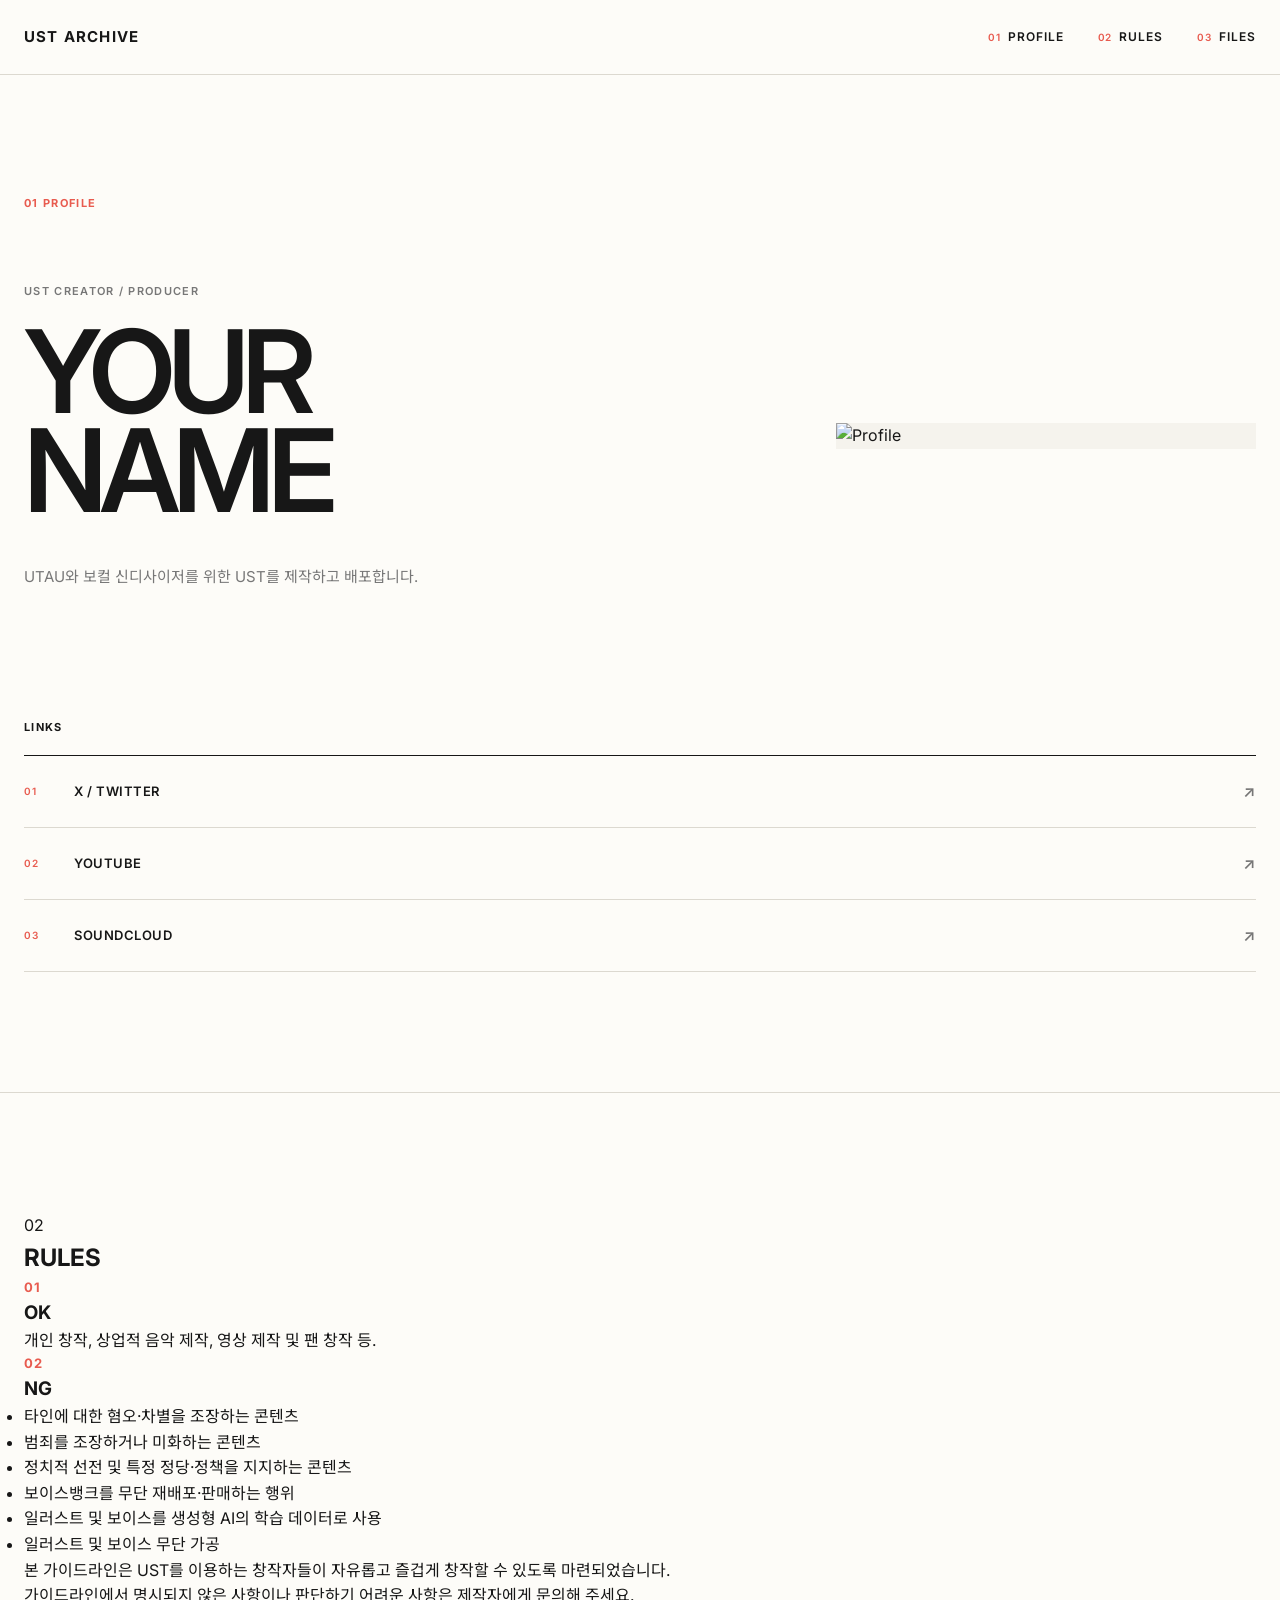
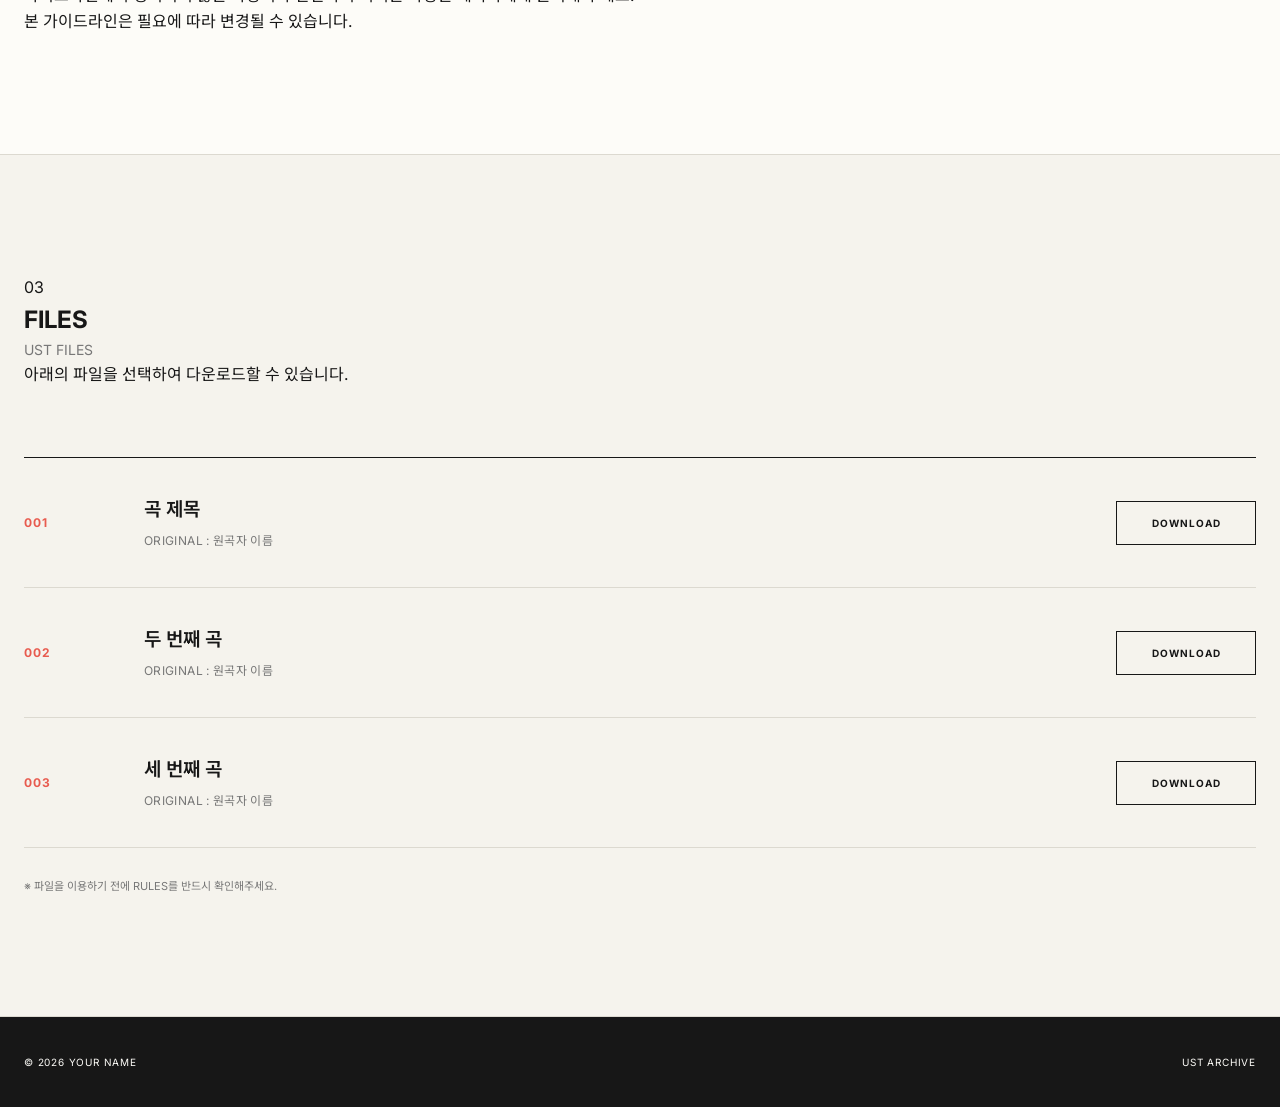
==== index.html @ f4594974 "Update index.html" ====
<!DOCTYPE html>
<html lang="ko">
<head>
  <meta charset="UTF-8">
  <meta name="viewport" content="width=device-width, initial-scale=1.0">

  <title>UST ARCHIVE</title>

  <meta
    name="description"
    content="UST Archive — UTAU UST distribution archive."
  >

  <!-- Google Fonts -->
  <link rel="preconnect" href="https://fonts.googleapis.com">
  <link rel="preconnect" href="https://fonts.gstatic.com" crossorigin>

  <link
    href="https://fonts.googleapis.com/css2?family=Inter:wght@400;500;600;700&family=Noto+Sans+KR:wght@400;500;600;700&display=swap"
    rel="stylesheet"
  >

  <!-- CSS -->
  <link rel="stylesheet" href="css/style.css">
</head>


<body>


  <!-- ========================================
       HEADER
  ========================================= -->

  <header class="site-header">

    <div class="header-inner">

      <a href="#profile" class="site-logo">
        UST ARCHIVE
      </a>


      <button
        class="menu-button"
        id="menuButton"
        aria-label="메뉴 열기"
      >
        MENU
      </button>


      <nav class="navigation" id="navigation">

        <a href="#profile">
          <span>01</span>
          PROFILE
        </a>

        <a href="#rules">
          <span>02</span>
          RULES
        </a>

        <a href="#files">
          <span>03</span>
          FILES
        </a>

      </nav>

    </div>

  </header>



  <main>


    <!-- ========================================
         01 PROFILE
    ========================================= -->

    <section
      class="section profile-section"
      id="profile"
    >

      <div class="section-inner">

        <div class="section-label">
          01 PROFILE
        </div>


        <div class="profile-layout">


          <!-- TEXT -->

          <div class="profile-heading">

            <p class="eyebrow">
              UST CREATOR / PRODUCER
            </p>

            <h1>
              YOUR<br>
              NAME
            </h1>

            <p class="profile-description">
              UTAU와 보컬 신디사이저를 위한
              UST를 제작하고 배포합니다.
            </p>

          </div>


          <!-- IMAGE -->

          <div class="profile-image-wrap">

            <img
              src="images/profile.png"
              alt="Profile"
              class="profile-image"
            >

          </div>

        </div>



        <!-- ====================================
             LINKS
        ===================================== -->

        <div class="profile-links">

          <div class="subsection-title">
            LINKS
          </div>


          <div class="links-list">


            <a
              href="https://x.com/"
              target="_blank"
              rel="noopener noreferrer"
            >

              <span>01</span>

              X / TWITTER

              <span class="link-arrow">
                ↗
              </span>

            </a>


            <a
              href="https://www.youtube.com/"
              target="_blank"
              rel="noopener noreferrer"
            >

              <span>02</span>

              YOUTUBE

              <span class="link-arrow">
                ↗
              </span>

            </a>


            <a
              href="https://soundcloud.com/"
              target="_blank"
              rel="noopener noreferrer"
            >

              <span>03</span>

              SOUNDCLOUD

              <span class="link-arrow">
                ↗
              </span>

            </a>


          </div>

        </div>

      </div>

    </section>



    <!-- ========================================
         02 RULES
    ========================================= -->

    <section
      class="section rules-section"
      id="rules"
    >

      <div class="section-inner">


        <!-- TITLE -->

        <div class="section-heading">

          <div class="section-number">
            02
          </div>

          <h2>
            RULES
          </h2>

        </div>



        <!-- ====================================
             OK / NG
        ===================================== -->

        <div class="rules-grid">


          <!-- OK -->

          <div class="rules-column">

            <div class="rule-number">
              01
            </div>

            <h3>
              OK
            </h3>

            <p>
              개인 창작, 상업적 음악 제작,
              영상 제작 및 팬 창작 등.
            </p>

          </div>



          <!-- NG -->

          <div class="rules-column">

            <div class="rule-number">
              02
            </div>

            <h3>
              NG
            </h3>


            <ul>

              <li>
                타인에 대한 혐오·차별을 조장하는 콘텐츠
              </li>

              <li>
                범죄를 조장하거나 미화하는 콘텐츠
              </li>

              <li>
                정치적 선전 및 특정 정당·정책을 지지하는 콘텐츠
              </li>

              <li>
                보이스뱅크를 무단 재배포·판매하는 행위
              </li>

              <li>
                일러스트 및 보이스를 생성형 AI의 학습 데이터로 사용
              </li>

              <li>
                일러스트 및 보이스 무단 가공
              </li>

            </ul>

          </div>


        </div>



        <!-- ====================================
             NOTICE
        ===================================== -->

        <div class="rules-notice">

          본 가이드라인은 UST를 이용하는 창작자들이
          자유롭고 즐겁게 창작할 수 있도록 마련되었습니다.<br>

          가이드라인에서 명시되지 않은 사항이나
          판단하기 어려운 사항은 제작자에게 문의해 주세요.<br>

          본 가이드라인은 필요에 따라 변경될 수 있습니다.

        </div>


      </div>

    </section>



    <!-- ========================================
         03 FILES
    ========================================= -->

    <section
      class="section files-section"
      id="files"
    >

      <div class="section-inner">


        <!-- TITLE -->

        <div class="section-heading files-heading">

          <div class="section-number">
            03
          </div>

          <h2>
            FILES
          </h2>

        </div>



        <div class="files-intro">

          <p>
            UST FILES
          </p>

          <span>
            아래의 파일을 선택하여 다운로드할 수 있습니다.
          </span>

        </div>



        <!-- ====================================
             FILE LIST
        ===================================== -->

        <div class="file-list">


          <!-- FILE 001 -->

          <article class="file-card">

            <div class="file-number">
              001
            </div>


            <div class="file-main">

              <h3>
                곡 제목
              </h3>

              <p class="file-original">
                ORIGINAL : 원곡자 이름
              </p>

            </div>


            <div class="file-action">

              <button
                class="download-button"
                data-password="1234"
                data-file="files/song-01.ust"
              >
                DOWNLOAD
              </button>

            </div>

          </article>



          <!-- FILE 002 -->

          <article class="file-card">

            <div class="file-number">
              002
            </div>


            <div class="file-main">

              <h3>
                두 번째 곡
              </h3>

              <p class="file-original">
                ORIGINAL : 원곡자 이름
              </p>

            </div>


            <div class="file-action">

              <button
                class="download-button"
                data-password="5678"
                data-file="files/song-02.ust"
              >
                DOWNLOAD
              </button>

            </div>

          </article>



          <!-- FILE 003 -->

          <article class="file-card">

            <div class="file-number">
              003
            </div>


            <div class="file-main">

              <h3>
                세 번째 곡
              </h3>

              <p class="file-original">
                ORIGINAL : 원곡자 이름
              </p>

            </div>


            <div class="file-action">

              <button
                class="download-button"
                data-password="9012"
                data-file="files/song-03.ust"
              >
                DOWNLOAD
              </button>

            </div>

          </article>


        </div>



        <div class="files-note">
          ※ 파일을 이용하기 전에 RULES를 반드시 확인해주세요.
        </div>


      </div>

    </section>


  </main>



  <!-- ========================================
       PASSWORD MODAL
  ========================================= -->

  <div
    class="password-modal"
    id="passwordModal"
    aria-hidden="true"
  >


    <div
      class="password-overlay"
      id="passwordOverlay"
    ></div>


    <div class="password-box">


      <button
        class="password-close"
        id="passwordClose"
        aria-label="닫기"
      >
        ×
      </button>


      <div class="password-label">
        PASSWORD REQUIRED
      </div>


      <h2>
        ENTER PASSWORD
      </h2>


      <p>
        다운로드하려면 비밀번호를 입력해주세요.
      </p>


      <form id="passwordForm">

        <input
          type="password"
          id="passwordInput"
          placeholder="PASSWORD"
          autocomplete="off"
          required
        >


        <button type="submit">
          CONFIRM
        </button>

      </form>


      <p
        class="password-error"
        id="passwordError"
      >
        비밀번호가 올바르지 않습니다.
      </p>


    </div>

  </div>



  <!-- ========================================
       FOOTER
  ========================================= -->

  <footer class="site-footer">

    <div class="footer-inner">

      <span>
        © 2026 YOUR NAME
      </span>

      <span>
        UST ARCHIVE
      </span>

    </div>

  </footer>



  <!-- JS -->

  <script src="js/script.js"></script>

</body>
</html>
---- css/style.css ----
/* ========================================
   RESET
======================================== */

* {
  box-sizing: border-box;
  margin: 0;
  padding: 0;
}

html {
  scroll-behavior: smooth;
}

body {
  background: #FDFCF8;
  color: #171717;

  font-family:
    "Inter",
    "Noto Sans KR",
    sans-serif;

  line-height: 1.6;
}

a {
  color: inherit;
  text-decoration: none;
}

button,
input {
  font: inherit;
}



/* ========================================
   VARIABLES
======================================== */

:root {
  --ivory: #FDFCF8;
  --paper: #F5F3ED;

  --black: #171717;
  --gray: #777777;

  --light-gray: #EAE8E1;
  --line: #DCD9D0;

  --accent: #E85B4F;

  --max-width: 1240px;
}



/* ========================================
   HEADER
======================================== */

.site-header {
  position: sticky;
  top: 0;
  z-index: 1000;

  width: 100%;

  background: rgba(253, 252, 248, 0.94);

  border-bottom: 1px solid var(--line);

  backdrop-filter: blur(10px);
}

.header-inner {
  width: min(
    calc(100% - 48px),
    var(--max-width)
  );

  min-height: 74px;

  margin: 0 auto;

  display: flex;
  align-items: center;
  justify-content: space-between;
}

.site-logo {
  font-size: 15px;
  font-weight: 700;
  letter-spacing: 0.08em;
}

.navigation {
  display: flex;
  align-items: center;
  gap: 34px;
}

.navigation a {
  display: flex;
  align-items: center;
  gap: 7px;

  font-size: 12px;
  font-weight: 600;

  letter-spacing: 0.08em;

  transition:
    color 0.2s ease;
}

.navigation a span {
  color: var(--accent);

  font-size: 10px;
}

.navigation a:hover {
  color: var(--accent);
}

.menu-button {
  display: none;

  border: 0;
  background: none;

  cursor: pointer;

  font-size: 11px;
  font-weight: 600;

  letter-spacing: 0.08em;
}



/* ========================================
   COMMON SECTION
======================================== */

.section {
  width: 100%;
  border-bottom: 1px solid var(--line);
}

.section-inner {
  width: min(
    calc(100% - 48px),
    var(--max-width)
  );

  margin: 0 auto;

  padding: 120px 0;
}

.section-label {
  margin-bottom: 70px;

  color: var(--accent);

  font-size: 11px;
  font-weight: 700;

  letter-spacing: 0.12em;
}



/* ========================================
   PROFILE
======================================== */

.profile-section {
  min-height: calc(100vh - 74px);

  display: flex;
  align-items: center;
}

.profile-section .section-inner {
  width: min(
    calc(100% - 48px),
    var(--max-width)
  );
}

.profile-layout {
  display: grid;

  grid-template-columns:
    1fr
    420px;

  gap: 100px;

  align-items: center;
}

.eyebrow {
  margin-bottom: 22px;

  color: var(--gray);

  font-size: 11px;
  font-weight: 600;

  letter-spacing: 0.12em;
}

.profile-heading h1 {
  font-size: clamp(64px, 9vw, 140px);

  font-weight: 600;

  line-height: 0.86;

  letter-spacing: -0.06em;
}

.profile-description {
  max-width: 480px;

  margin-top: 45px;

  color: var(--gray);

  font-size: 15px;
}

.profile-image-wrap {
  width: 100%;

  background: var(--paper);

  overflow: hidden;
}

.profile-image {
  display: block;

  width: 100%;
  height: auto;
}



/* ========================================
   LINKS
======================================== */

.profile-links {
  margin-top: 130px;
}

.subsection-title {
  padding-bottom: 18px;

  border-bottom: 1px solid var(--black);

  font-size: 11px;
  font-weight: 700;

  letter-spacing: 0.12em;
}

.links-list a {
  min-height: 72px;

  display: grid;

  grid-template-columns:
    50px
    1fr
    30px;

  align-items: center;

  border-bottom: 1px solid var(--line);

  font-size: 13px;
  font-weight: 600;

  letter-spacing: 0.04em;

  transition:
    color 0.2s ease,
    padding 0.2s ease;
}

.links-list a > span:first-child {
  color: var(--accent);

  font-size: 10px;
}

.links-list a:hover {
  padding-left: 8px;

  color: var(--accent);
}

.link-arrow {
  text-align: right;

  color: var(--gray);

  font-size: 16px;
}



/* ========================================
   IMPORTANT
======================================== */

.important-section {
  background: var(--paper);
}

.important-box {
  display: grid;

  grid-template-columns:
    260px
    1fr;

  gap: 80px;

  padding: 70px;

  border: 1px solid var(--black);
}

.important-title {
  color: var(--accent);

  font-size: 13px;
  font-weight: 700;

  letter-spacing: 0.1em;
}

.important-content {
  max-width: 700px;
}

.important-content p {
  margin-bottom: 24px;

  font-size: 16px;
}

.important-content p:last-child {
  margin-bottom: 0;
}



/* ========================================
   RULES
======================================== */

.rules-list {
  border-top: 1px solid var(--black);
}

.rule {
  display: grid;

  grid-template-columns:
    120px
    1fr;

  gap: 50px;

  padding: 60px 0;

  border-bottom: 1px solid var(--line);
}

.rule-number {
  color: var(--accent);

  font-size: 13px;
  font-weight: 700;

  letter-spacing: 0.08em;
}

.rule-content {
  max-width: 760px;
}

.rule-content h2 {
  margin-bottom: 20px;

  font-size: 28px;
  font-weight: 600;

  letter-spacing: -0.03em;
}

.rule-content p {
  margin-bottom: 16px;

  color: var(--gray);

  font-size: 14px;
}

.rule-content p:last-of-type {
  margin-bottom: 0;
}

.rule-content ul {
  margin-top: 20px;
  padding-left: 20px;

  color: var(--gray);

  font-size: 14px;
}

.rule-content li {
  margin-bottom: 9px;
}



/* ========================================
   FILES
======================================== */

.files-section {
  background: var(--paper);
}

.files-intro {
  margin-bottom: 70px;
}

.files-intro h2 {
  margin-bottom: 12px;

  font-size: clamp(42px, 6vw, 80px);

  font-weight: 600;

  line-height: 0.95;

  letter-spacing: -0.05em;
}

.files-intro p {
  color: var(--gray);

  font-size: 14px;
}

.file-list {
  border-top: 1px solid var(--black);
}

.file-card {
  display: grid;

  grid-template-columns:
    90px
    1fr
    auto;

  gap: 30px;

  align-items: center;

  min-height: 130px;

  border-bottom: 1px solid var(--line);
}

.file-number {
  color: var(--accent);

  font-size: 12px;
  font-weight: 700;

  letter-spacing: 0.08em;
}

.file-main h3 {
  margin-bottom: 6px;

  font-size: 19px;
  font-weight: 600;
}

.file-original {
  color: var(--gray);

  font-size: 12px;

  letter-spacing: 0.03em;
}

.download-button {
  min-width: 140px;
  height: 44px;

  padding: 0 22px;

  border: 1px solid var(--black);

  background: transparent;

  color: var(--black);

  cursor: pointer;

  font-size: 10px;
  font-weight: 700;

  letter-spacing: 0.1em;

  transition:
    background 0.2s ease,
    color 0.2s ease,
    border-color 0.2s ease;
}

.download-button:hover {
  background: var(--accent);

  border-color: var(--accent);

  color: white;
}

.download-button.downloading {
  opacity: 0.5;
}

.files-note {
  margin-top: 30px;

  color: var(--gray);

  font-size: 11px;
}



/* ========================================
   PASSWORD MODAL
======================================== */

.password-modal {
  position: fixed;

  inset: 0;

  z-index: 2000;

  display: none;

  align-items: center;
  justify-content: center;
}

.password-modal.open {
  display: flex;
}

.password-overlay {
  position: absolute;

  inset: 0;

  background: rgba(23, 23, 23, 0.55);
}

.password-box {
  position: relative;
  z-index: 1;

  width: min(
    calc(100% - 40px),
    460px
  );

  padding: 50px;

  background: var(--ivory);

  border: 1px solid var(--black);
}

.password-close {
  position: absolute;

  top: 18px;
  right: 20px;

  border: 0;

  background: none;

  cursor: pointer;

  font-size: 26px;

  line-height: 1;
}

.password-label {
  margin-bottom: 15px;

  color: var(--accent);

  font-size: 10px;
  font-weight: 700;

  letter-spacing: 0.12em;
}

.password-box h2 {
  margin-bottom: 12px;

  font-size: 27px;
  font-weight: 600;

  letter-spacing: -0.03em;
}

.password-box > p {
  margin-bottom: 28px;

  color: var(--gray);

  font-size: 13px;
}

#passwordForm {
  display: flex;
  gap: 8px;
}

#passwordInput {
  flex: 1;

  height: 46px;

  padding: 0 14px;

  border: 1px solid var(--black);

  outline: none;

  background: white;

  font-size: 13px;
}

#passwordInput:focus {
  border-color: var(--accent);
}

#passwordForm button {
  height: 46px;

  padding: 0 20px;

  border: 1px solid var(--accent);

  background: var(--accent);

  color: white;

  cursor: pointer;

  font-size: 10px;
  font-weight: 700;

  letter-spacing: 0.08em;
}

.password-error {
  display: none;

  margin-top: 14px !important;
  margin-bottom: 0 !important;

  color: var(--accent) !important;

  font-size: 12px !important;
}

.password-error.show {
  display: block;
}



/* ========================================
   FOOTER
======================================== */

.site-footer {
  background: var(--black);

  color: var(--ivory);
}

.footer-inner {
  width: min(
    calc(100% - 48px),
    var(--max-width)
  );

  min-height: 90px;

  margin: 0 auto;

  display: flex;
  align-items: center;
  justify-content: space-between;

  font-size: 10px;

  letter-spacing: 0.08em;
}



/* ========================================
   MOBILE
======================================== */

@media (max-width: 800px) {

  .header-inner {
    min-height: 64px;

    width: min(
      calc(100% - 32px),
      var(--max-width)
    );
  }

  .menu-button {
    display: block;
  }

  .navigation {
    position: absolute;

    top: 64px;
    left: 0;
    right: 0;

    display: none;

    flex-direction: column;
    align-items: stretch;

    gap: 0;

    background: var(--ivory);

    border-bottom: 1px solid var(--line);
  }

  .navigation.open {
    display: flex;
  }

  .navigation a {
    min-height: 58px;

    padding: 0 20px;

    border-bottom: 1px solid var(--line);
  }

  .section-inner {
    width: calc(100% - 32px);

    padding: 85px 0;
  }

  .section-label {
    margin-bottom: 45px;
  }

  .profile-section {
    min-height: auto;
  }

  .profile-layout {
    grid-template-columns: 1fr;

    gap: 55px;
  }

  .profile-heading h1 {
    font-size: clamp(58px, 18vw, 100px);
  }

  .profile-description {
    margin-top: 32px;
  }

  .profile-image-wrap {
    max-width: 500px;
  }

  .profile-links {
    margin-top: 80px;
  }

  .important-box {
    grid-template-columns: 1fr;

    gap: 30px;

    padding: 30px;
  }

  .important-content p {
    font-size: 14px;
  }

  .rule {
    grid-template-columns: 45px 1fr;

    gap: 15px;

    padding: 45px 0;
  }

  .rule-content h2 {
    font-size: 23px;
  }

  .file-card {
    grid-template-columns:
      45px
      1fr;

    gap: 15px;

    padding: 28px 0;
  }

  .file-action {
    grid-column: 2;
  }

  .download-button {
    width: 100%;
  }

  .password-box {
    padding: 40px 25px;
  }

  #passwordForm {
    flex-direction: column;
  }

  #passwordForm button {
    width: 100%;
  }

  .footer-inner {
    width: calc(100% - 32px);

    min-height: 80px;

    flex-direction: column;
    justify-content: center;

    gap: 8px;
  }

}
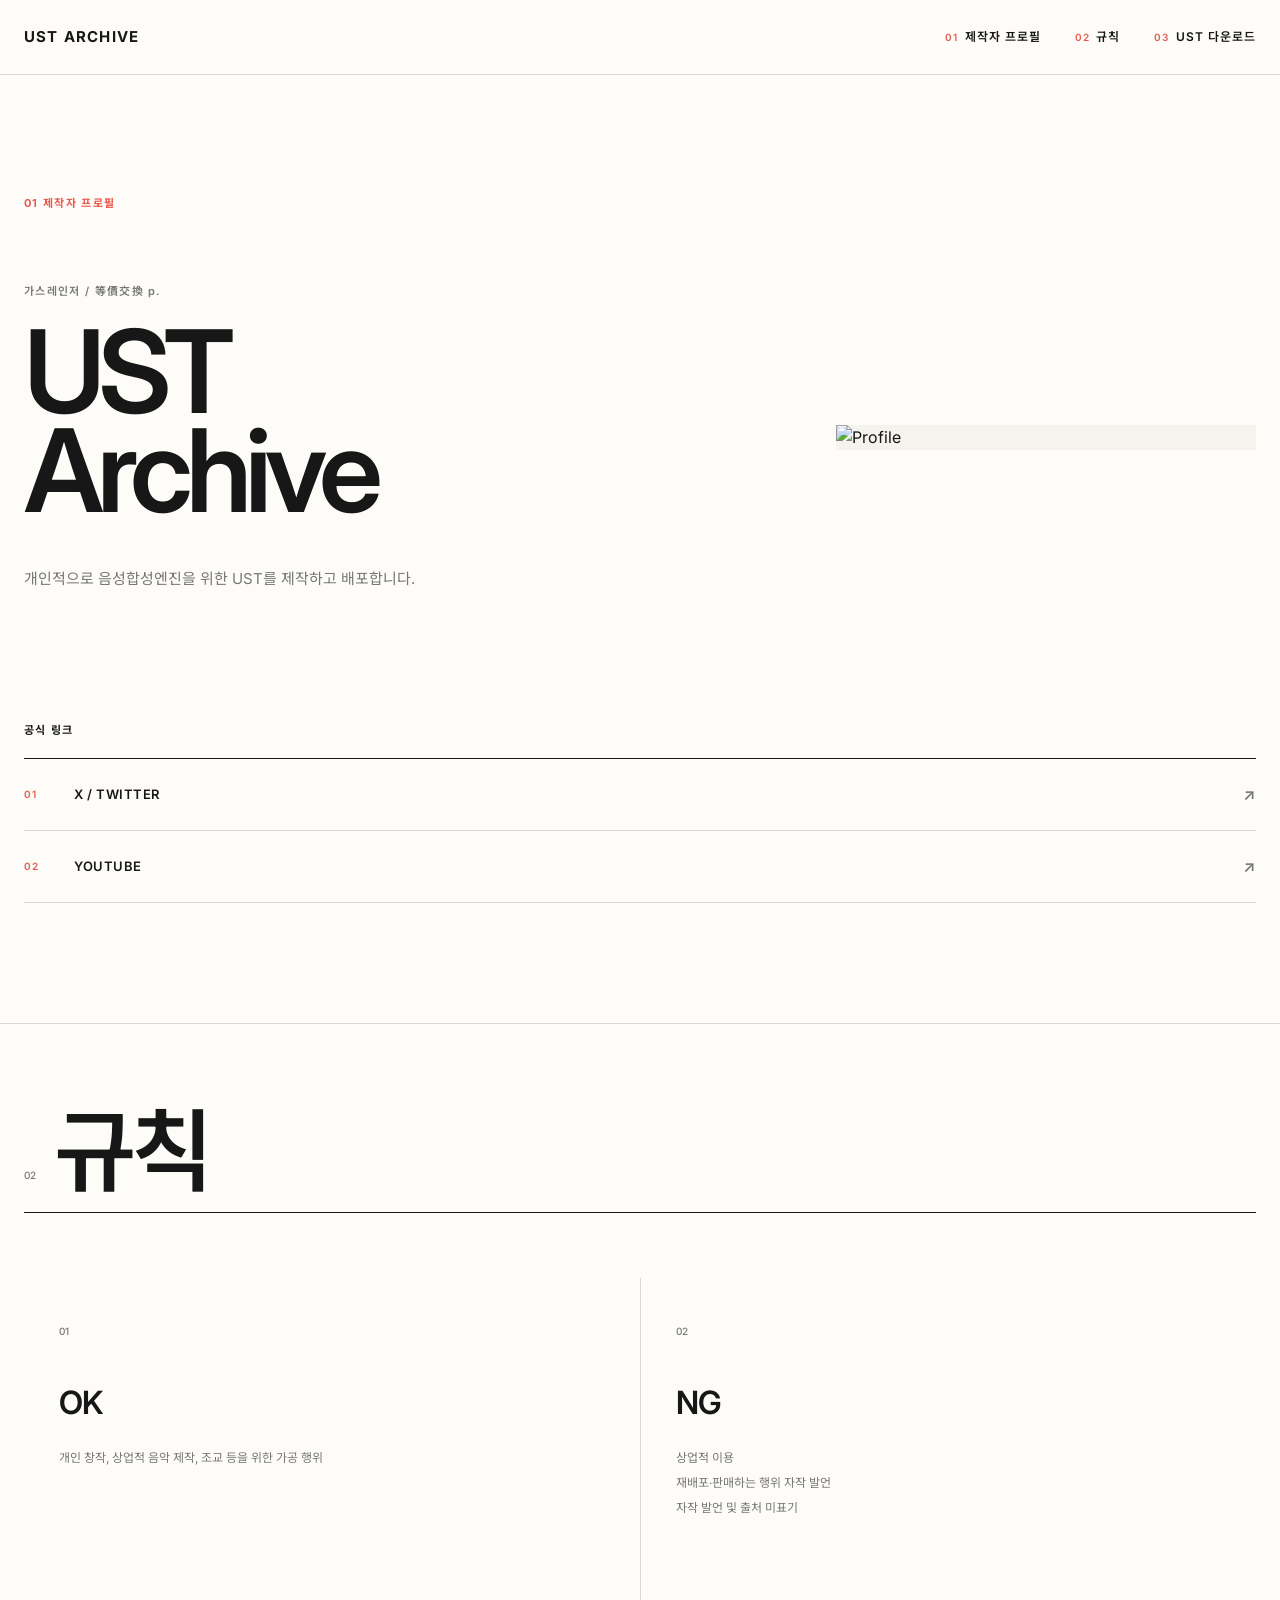
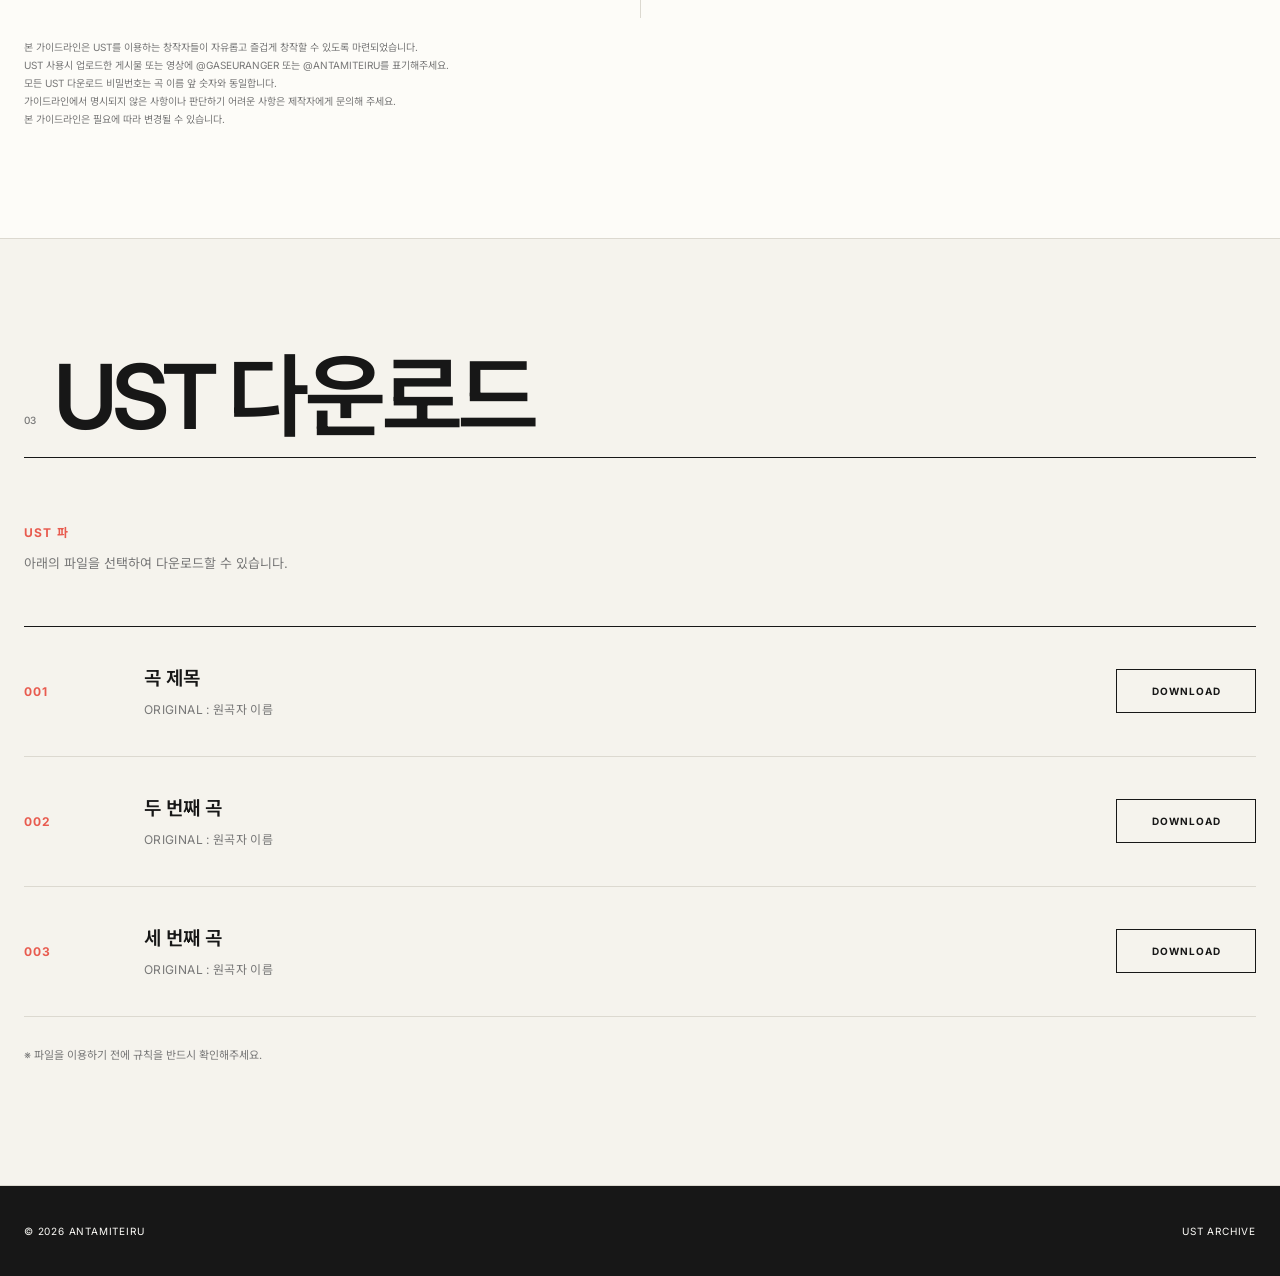
==== commit b4de7917: "Update index.html" ====
--- a/index.html
+++ b/index.html
@@ -54,17 +54,17 @@
 
         <a href="#profile">
           <span>01</span>
-          PROFILE
+          제작자 프로필
         </a>
 
         <a href="#rules">
           <span>02</span>
-          RULES
+          규칙
         </a>
 
         <a href="#files">
           <span>03</span>
-          FILES
+          UST 다운로드
         </a>
 
       </nav>
@@ -79,7 +79,7 @@
 
 
     <!-- ========================================
-         01 PROFILE
+         01 제작자 프로필
     ========================================= -->
 
     <section
@@ -90,7 +90,7 @@
       <div class="section-inner">
 
         <div class="section-label">
-          01 PROFILE
+          01 제작자 프로필
         </div>
 
 
@@ -102,16 +102,16 @@
           <div class="profile-heading">
 
             <p class="eyebrow">
-              UST CREATOR / PRODUCER
+              가스레인저 / 等價交換 p.
             </p>
 
             <h1>
-              YOUR<br>
-              NAME
+              UST<br>
+              Archive
             </h1>
 
             <p class="profile-description">
-              UTAU와 보컬 신디사이저를 위한
+              개인적으로 음성합성엔진을 위한
               UST를 제작하고 배포합니다.
             </p>
 
@@ -135,13 +135,13 @@
 
 
         <!-- ====================================
-             LINKS
+             공식 링크
         ===================================== -->
 
         <div class="profile-links">
 
           <div class="subsection-title">
-            LINKS
+            공식 링크
           </div>
 
 
@@ -149,7 +149,7 @@
 
 
             <a
-              href="https://x.com/"
+              href="https://x.com/antamiteiru"
               target="_blank"
               rel="noopener noreferrer"
             >
@@ -166,7 +166,7 @@
 
 
             <a
-              href="https://www.youtube.com/"
+              href="https://youtube.com/@antamiteiru"
               target="_blank"
               rel="noopener noreferrer"
             >
@@ -181,24 +181,6 @@
 
             </a>
 
-
-            <a
-              href="https://soundcloud.com/"
-              target="_blank"
-              rel="noopener noreferrer"
-            >
-
-              <span>03</span>
-
-              SOUNDCLOUD
-
-              <span class="link-arrow">
-                ↗
-              </span>
-
-            </a>
-
-
           </div>
 
         </div>
@@ -210,7 +192,7 @@
 
 
     <!-- ========================================
-         02 RULES
+         02 규칙
     ========================================= -->
 
     <section
@@ -230,7 +212,7 @@
           </div>
 
           <h2>
-            RULES
+            규칙
           </h2>
 
         </div>
@@ -257,8 +239,7 @@
             </h3>
 
             <p>
-              개인 창작, 상업적 음악 제작,
-              영상 제작 및 팬 창작 등.
+              개인 창작, 상업적 음악 제작, 조교 등을 위한 가공 행위
             </p>
 
           </div>
@@ -281,28 +262,17 @@
             <ul>
 
               <li>
-                타인에 대한 혐오·차별을 조장하는 콘텐츠
+                상업적 이용
               </li>
 
               <li>
-                범죄를 조장하거나 미화하는 콘텐츠
+                재배포·판매하는 행위 자작 발언
               </li>
 
               <li>
-                정치적 선전 및 특정 정당·정책을 지지하는 콘텐츠
+                자작 발언 및 출처 미표기
               </li>
 
-              <li>
-                보이스뱅크를 무단 재배포·판매하는 행위
-              </li>
-
-              <li>
-                일러스트 및 보이스를 생성형 AI의 학습 데이터로 사용
-              </li>
-
-              <li>
-                일러스트 및 보이스 무단 가공
-              </li>
 
             </ul>
 
@@ -322,6 +292,12 @@
           본 가이드라인은 UST를 이용하는 창작자들이
           자유롭고 즐겁게 창작할 수 있도록 마련되었습니다.<br>
 
+          UST 사용시 업로드한 게시물 또는 영상에
+          @GASEURANGER 또는 @ANTAMITEIRU를 표기해주세요.<br>
+
+          모든 UST 다운로드 비밀번호는
+          곡 이름 앞 숫자와 동일합니다.<br>
+
           가이드라인에서 명시되지 않은 사항이나
           판단하기 어려운 사항은 제작자에게 문의해 주세요.<br>
 
@@ -337,7 +313,7 @@
 
 
     <!-- ========================================
-         03 FILES
+         03 UST 다운로드
     ========================================= -->
 
     <section
@@ -357,7 +333,7 @@
           </div>
 
           <h2>
-            FILES
+            UST 다운로드
           </h2>
 
         </div>
@@ -367,7 +343,7 @@
         <div class="files-intro">
 
           <p>
-            UST FILES
+            UST 파
           </p>
 
           <span>
@@ -411,7 +387,7 @@
 
               <button
                 class="download-button"
-                data-password="1234"
+                data-password="001"
                 data-file="files/song-01.ust"
               >
                 DOWNLOAD
@@ -449,7 +425,7 @@
 
               <button
                 class="download-button"
-                data-password="5678"
+                data-password="002"
                 data-file="files/song-02.ust"
               >
                 DOWNLOAD
@@ -487,7 +463,7 @@
 
               <button
                 class="download-button"
-                data-password="9012"
+                data-password="003"
                 data-file="files/song-03.ust"
               >
                 DOWNLOAD
@@ -503,7 +479,7 @@
 
 
         <div class="files-note">
-          ※ 파일을 이용하기 전에 RULES를 반드시 확인해주세요.
+          ※ 파일을 이용하기 전에 규칙을 반드시 확인해주세요.
         </div>
 
 
@@ -601,7 +577,8 @@
     <div class="footer-inner">
 
       <span>
-        © 2026 YOUR NAME
+        © 2026 ANTAMITEIRU
+
       </span>
 
       <span>
--- a/css/style.css
+++ b/css/style.css
@@ -46,6 +46,7 @@
 
   --black: #171717;
   --gray: #777777;
+  --dark-gray: #555555;
 
   --light-gray: #EAE8E1;
   --line: #DCD9D0;
@@ -68,18 +69,23 @@
 
   width: 100%;
 
-  background: rgba(253, 252, 248, 0.94);
-
-  border-bottom: 1px solid var(--line);
-
-  backdrop-filter: blur(10px);
-}
+  background:
+    rgba(253, 252, 248, 0.94);
+
+  border-bottom:
+    1px solid var(--line);
+
+  backdrop-filter:
+    blur(10px);
+}
+
 
 .header-inner {
-  width: min(
-    calc(100% - 48px),
-    var(--max-width)
-  );
+  width:
+    min(
+      calc(100% - 48px),
+      var(--max-width)
+    );
 
   min-height: 74px;
 
@@ -90,21 +96,27 @@
   justify-content: space-between;
 }
 
+
 .site-logo {
   font-size: 15px;
   font-weight: 700;
+
   letter-spacing: 0.08em;
 }
+
 
 .navigation {
   display: flex;
   align-items: center;
+
   gap: 34px;
 }
+
 
 .navigation a {
   display: flex;
   align-items: center;
+
   gap: 7px;
 
   font-size: 12px;
@@ -116,23 +128,29 @@
     color 0.2s ease;
 }
 
+
 .navigation a span {
   color: var(--accent);
 
   font-size: 10px;
 }
 
+
 .navigation a:hover {
   color: var(--accent);
 }
 
+
 .menu-button {
   display: none;
 
   border: 0;
+
   background: none;
 
   cursor: pointer;
+
+  color: var(--black);
 
   font-size: 11px;
   font-weight: 600;
@@ -148,19 +166,24 @@
 
 .section {
   width: 100%;
-  border-bottom: 1px solid var(--line);
-}
+
+  border-bottom:
+    1px solid var(--line);
+}
+
 
 .section-inner {
-  width: min(
-    calc(100% - 48px),
-    var(--max-width)
-  );
+  width:
+    min(
+      calc(100% - 48px),
+      var(--max-width)
+    );
 
   margin: 0 auto;
 
   padding: 120px 0;
 }
+
 
 .section-label {
   margin-bottom: 70px;
@@ -180,30 +203,28 @@
 ======================================== */
 
 .profile-section {
-  min-height: calc(100vh - 74px);
+  min-height:
+    calc(100vh - 74px);
 
   display: flex;
   align-items: center;
-}
-
-.profile-section .section-inner {
-  width: min(
-    calc(100% - 48px),
-    var(--max-width)
-  );
-}
+
+  background:
+    var(--ivory);
+}
+
 
 .profile-layout {
   display: grid;
 
   grid-template-columns:
-    1fr
-    420px;
+    1fr 420px;
 
   gap: 100px;
 
   align-items: center;
 }
+
 
 .eyebrow {
   margin-bottom: 22px;
@@ -216,8 +237,14 @@
   letter-spacing: 0.12em;
 }
 
+
 .profile-heading h1 {
-  font-size: clamp(64px, 9vw, 140px);
+  font-size:
+    clamp(
+      64px,
+      9vw,
+      140px
+    );
 
   font-weight: 600;
 
@@ -225,6 +252,7 @@
 
   letter-spacing: -0.06em;
 }
+
 
 .profile-description {
   max-width: 480px;
@@ -234,15 +262,20 @@
   color: var(--gray);
 
   font-size: 15px;
-}
+
+  line-height: 1.8;
+}
+
 
 .profile-image-wrap {
   width: 100%;
 
-  background: var(--paper);
+  background:
+    var(--paper);
 
   overflow: hidden;
 }
+
 
 .profile-image {
   display: block;
@@ -254,17 +287,19 @@
 
 
 /* ========================================
-   LINKS
+   PROFILE LINKS
 ======================================== */
 
 .profile-links {
   margin-top: 130px;
 }
 
+
 .subsection-title {
   padding-bottom: 18px;
 
-  border-bottom: 1px solid var(--black);
+  border-bottom:
+    1px solid var(--black);
 
   font-size: 11px;
   font-weight: 700;
@@ -272,19 +307,19 @@
   letter-spacing: 0.12em;
 }
 
+
 .links-list a {
   min-height: 72px;
 
   display: grid;
 
   grid-template-columns:
-    50px
-    1fr
-    30px;
+    50px 1fr 30px;
 
   align-items: center;
 
-  border-bottom: 1px solid var(--line);
+  border-bottom:
+    1px solid var(--line);
 
   font-size: 13px;
   font-weight: 600;
@@ -296,18 +331,21 @@
     padding 0.2s ease;
 }
 
+
 .links-list a > span:first-child {
   color: var(--accent);
 
   font-size: 10px;
 }
 
+
 .links-list a:hover {
   padding-left: 8px;
 
   color: var(--accent);
 }
 
+
 .link-arrow {
   text-align: right;
 
@@ -319,164 +357,272 @@
 
 
 /* ========================================
-   IMPORTANT
-======================================== */
-
-.important-section {
-  background: var(--paper);
-}
-
-.important-box {
+   RULES
+   - 이미지의 구조만 적용
+   - 배경은 아이보리 유지
+======================================== */
+
+.rules-section {
+  background:
+    var(--ivory);
+
+  color:
+    var(--black);
+}
+
+
+.rules-section .section-inner {
+  padding-top: 90px;
+
+  padding-bottom: 110px;
+}
+
+
+
+/* ========================================
+   RULES TITLE
+======================================== */
+
+.section-heading {
+  display: flex;
+  align-items: flex-end;
+
+  gap: 18px;
+
+  padding-bottom: 22px;
+
+  border-bottom:
+    1px solid var(--black);
+}
+
+
+.section-number {
+  padding-bottom: 7px;
+
+  color: var(--gray);
+
+  font-size: 10px;
+  font-weight: 500;
+}
+
+
+.section-heading h2 {
+  color: var(--black);
+
+  font-size:
+    clamp(
+      64px,
+      7vw,
+      90px
+    );
+
+  font-weight: 600;
+
+  line-height: 0.85;
+
+  letter-spacing: -0.06em;
+}
+
+
+
+/* ========================================
+   RULES OK / NG GRID
+======================================== */
+
+.rules-grid {
   display: grid;
 
   grid-template-columns:
-    260px
-    1fr;
-
-  gap: 80px;
-
-  padding: 70px;
-
-  border: 1px solid var(--black);
-}
-
-.important-title {
+    1fr 1fr;
+
+  margin-top: 65px;
+}
+
+
+.rules-column {
+  min-height: 340px;
+
+  padding: 45px 35px;
+}
+
+
+/* LEFT COLUMN */
+
+.rules-column:first-child {
+  padding-left: 35px;
+
+  padding-right: 70px;
+}
+
+
+/* RIGHT COLUMN */
+
+.rules-column:last-child {
+  padding-left: 35px;
+
+  padding-right: 35px;
+
+  border-left:
+    1px solid var(--line);
+}
+
+
+
+/* ========================================
+   RULE NUMBER
+======================================== */
+
+.rule-number {
+  margin-bottom: 48px;
+
+  color: var(--gray);
+
+  font-size: 10px;
+
+  font-weight: 500;
+
+  letter-spacing: 0.02em;
+}
+
+
+
+/* ========================================
+   OK / NG TITLE
+======================================== */
+
+.rules-column h3 {
+  margin-bottom: 28px;
+
+  color: var(--black);
+
+  font-size: 32px;
+
+  font-weight: 600;
+
+  line-height: 1;
+
+  letter-spacing: -0.04em;
+}
+
+
+
+/* ========================================
+   RULE TEXT
+======================================== */
+
+.rules-column p,
+.rules-column li {
+  color: var(--gray);
+
+  font-size: 12px;
+
+  line-height: 1.9;
+}
+
+
+.rules-column ul {
+  padding: 0;
+
+  list-style: none;
+}
+
+
+.rules-column li {
+  margin-bottom: 2px;
+}
+
+
+
+/* ========================================
+   RULES NOTICE
+======================================== */
+
+.rules-notice {
+  margin-top: 20px;
+
+  color: var(--gray);
+
+  font-size: 10px;
+
+  line-height: 1.8;
+}
+
+
+
+/* ========================================
+   FILES
+======================================== */
+
+.files-section {
+  background:
+    var(--paper);
+}
+
+
+.files-heading {
+  border-bottom:
+    1px solid var(--black);
+}
+
+
+.files-heading .section-number {
+  color: var(--gray);
+}
+
+
+.files-heading h2 {
+  color: var(--black);
+}
+
+
+
+/* ========================================
+   FILE INTRO
+======================================== */
+
+.files-intro {
+  margin-top: 65px;
+
+  margin-bottom: 50px;
+}
+
+
+.files-intro p {
+  margin-bottom: 8px;
+
   color: var(--accent);
 
+  font-size: 12px;
+
+  font-weight: 700;
+
+  letter-spacing: 0.1em;
+}
+
+
+.files-intro span {
+  color: var(--gray);
+
   font-size: 13px;
-  font-weight: 700;
-
-  letter-spacing: 0.1em;
-}
-
-.important-content {
-  max-width: 700px;
-}
-
-.important-content p {
-  margin-bottom: 24px;
-
-  font-size: 16px;
-}
-
-.important-content p:last-child {
-  margin-bottom: 0;
-}
-
-
-
-/* ========================================
-   RULES
-======================================== */
-
-.rules-list {
-  border-top: 1px solid var(--black);
-}
-
-.rule {
-  display: grid;
-
-  grid-template-columns:
-    120px
-    1fr;
-
-  gap: 50px;
-
-  padding: 60px 0;
-
-  border-bottom: 1px solid var(--line);
-}
-
-.rule-number {
-  color: var(--accent);
-
-  font-size: 13px;
-  font-weight: 700;
-
-  letter-spacing: 0.08em;
-}
-
-.rule-content {
-  max-width: 760px;
-}
-
-.rule-content h2 {
-  margin-bottom: 20px;
-
-  font-size: 28px;
-  font-weight: 600;
-
-  letter-spacing: -0.03em;
-}
-
-.rule-content p {
-  margin-bottom: 16px;
-
-  color: var(--gray);
-
-  font-size: 14px;
-}
-
-.rule-content p:last-of-type {
-  margin-bottom: 0;
-}
-
-.rule-content ul {
-  margin-top: 20px;
-  padding-left: 20px;
-
-  color: var(--gray);
-
-  font-size: 14px;
-}
-
-.rule-content li {
-  margin-bottom: 9px;
-}
-
-
-
-/* ========================================
-   FILES
-======================================== */
-
-.files-section {
-  background: var(--paper);
-}
-
-.files-intro {
-  margin-bottom: 70px;
-}
-
-.files-intro h2 {
-  margin-bottom: 12px;
-
-  font-size: clamp(42px, 6vw, 80px);
-
-  font-weight: 600;
-
-  line-height: 0.95;
-
-  letter-spacing: -0.05em;
-}
-
-.files-intro p {
-  color: var(--gray);
-
-  font-size: 14px;
-}
+}
+
+
+
+/* ========================================
+   FILE LIST
+======================================== */
 
 .file-list {
-  border-top: 1px solid var(--black);
-}
+  border-top:
+    1px solid var(--black);
+}
+
 
 .file-card {
   display: grid;
 
   grid-template-columns:
-    90px
-    1fr
-    auto;
+    90px 1fr auto;
 
   gap: 30px;
 
@@ -484,24 +630,32 @@
 
   min-height: 130px;
 
-  border-bottom: 1px solid var(--line);
-}
+  border-bottom:
+    1px solid var(--line);
+}
+
 
 .file-number {
   color: var(--accent);
 
   font-size: 12px;
+
   font-weight: 700;
 
   letter-spacing: 0.08em;
 }
+
 
 .file-main h3 {
   margin-bottom: 6px;
 
+  color: var(--black);
+
   font-size: 19px;
+
   font-weight: 600;
 }
+
 
 .file-original {
   color: var(--gray);
@@ -511,21 +665,33 @@
   letter-spacing: 0.03em;
 }
 
+
+
+/* ========================================
+   DOWNLOAD BUTTON
+======================================== */
+
 .download-button {
   min-width: 140px;
+
   height: 44px;
 
-  padding: 0 22px;
-
-  border: 1px solid var(--black);
-
-  background: transparent;
-
-  color: var(--black);
+  padding:
+    0 22px;
+
+  border:
+    1px solid var(--black);
+
+  background:
+    transparent;
+
+  color:
+    var(--black);
 
   cursor: pointer;
 
   font-size: 10px;
+
   font-weight: 700;
 
   letter-spacing: 0.1em;
@@ -536,18 +702,24 @@
     border-color 0.2s ease;
 }
 
+
 .download-button:hover {
-  background: var(--accent);
-
-  border-color: var(--accent);
-
-  color: white;
-}
+  background:
+    var(--accent);
+
+  border-color:
+    var(--accent);
+
+  color:
+    #ffffff;
+}
+
 
 .download-button.downloading {
   opacity: 0.5;
 }
 
+
 .files-note {
   margin-top: 30px;
 
@@ -572,53 +744,72 @@
   display: none;
 
   align-items: center;
+
   justify-content: center;
 }
+
 
 .password-modal.open {
   display: flex;
 }
 
+
 .password-overlay {
   position: absolute;
 
   inset: 0;
 
-  background: rgba(23, 23, 23, 0.55);
-}
+  background:
+    rgba(
+      23,
+      23,
+      23,
+      0.55
+    );
+}
+
 
 .password-box {
   position: relative;
+
   z-index: 1;
 
-  width: min(
-    calc(100% - 40px),
-    460px
-  );
+  width:
+    min(
+      calc(100% - 40px),
+      460px
+    );
 
   padding: 50px;
 
-  background: var(--ivory);
-
-  border: 1px solid var(--black);
-}
+  background:
+    var(--ivory);
+
+  border:
+    1px solid var(--black);
+}
+
 
 .password-close {
   position: absolute;
 
   top: 18px;
+
   right: 20px;
 
   border: 0;
 
   background: none;
 
+  color: var(--black);
+
   cursor: pointer;
 
   font-size: 26px;
 
   line-height: 1;
 }
+
 
 .password-label {
   margin-bottom: 15px;
@@ -626,19 +817,25 @@
   color: var(--accent);
 
   font-size: 10px;
+
   font-weight: 700;
 
   letter-spacing: 0.12em;
 }
+
 
 .password-box h2 {
   margin-bottom: 12px;
 
+  color: var(--black);
+
   font-size: 27px;
+
   font-weight: 600;
 
   letter-spacing: -0.03em;
 }
+
 
 .password-box > p {
   margin-bottom: 28px;
@@ -648,60 +845,88 @@
   font-size: 13px;
 }
 
+
+
+/* PASSWORD FORM */
+
 #passwordForm {
   display: flex;
+
   gap: 8px;
 }
+
 
 #passwordInput {
   flex: 1;
 
   height: 46px;
 
-  padding: 0 14px;
-
-  border: 1px solid var(--black);
+  padding:
+    0 14px;
+
+  border:
+    1px solid var(--black);
 
   outline: none;
 
-  background: white;
+  background:
+    #ffffff;
+
+  color:
+    var(--black);
 
   font-size: 13px;
 }
 
+
 #passwordInput:focus {
-  border-color: var(--accent);
-}
+  border-color:
+    var(--accent);
+}
+
 
 #passwordForm button {
   height: 46px;
 
-  padding: 0 20px;
-
-  border: 1px solid var(--accent);
-
-  background: var(--accent);
-
-  color: white;
+  padding:
+    0 20px;
+
+  border:
+    1px solid var(--accent);
+
+  background:
+    var(--accent);
+
+  color:
+    #ffffff;
 
   cursor: pointer;
 
   font-size: 10px;
+
   font-weight: 700;
 
   letter-spacing: 0.08em;
 }
+
+
+
+/* PASSWORD ERROR */
 
 .password-error {
   display: none;
 
   margin-top: 14px !important;
+
   margin-bottom: 0 !important;
 
-  color: var(--accent) !important;
-
-  font-size: 12px !important;
-}
+  color:
+    var(--accent) !important;
+
+  font-size:
+    12px !important;
+}
+
 
 .password-error.show {
   display: block;
@@ -714,23 +939,29 @@
 ======================================== */
 
 .site-footer {
-  background: var(--black);
-
-  color: var(--ivory);
-}
+  background:
+    var(--black);
+
+  color:
+    var(--ivory);
+}
+
 
 .footer-inner {
-  width: min(
-    calc(100% - 48px),
-    var(--max-width)
-  );
+  width:
+    min(
+      calc(100% - 48px),
+      var(--max-width)
+    );
 
   min-height: 90px;
 
   margin: 0 auto;
 
   display: flex;
+
   align-items: center;
+
   justify-content: space-between;
 
   font-size: 10px;
@@ -745,147 +976,269 @@
 ======================================== */
 
 @media (max-width: 800px) {
+
+
+  /* ======================================
+     HEADER
+  ====================================== */
 
   .header-inner {
     min-height: 64px;
 
-    width: min(
-      calc(100% - 32px),
-      var(--max-width)
-    );
-  }
+    width:
+      min(
+        calc(100% - 32px),
+        var(--max-width)
+      );
+  }
+
 
   .menu-button {
     display: block;
   }
 
+
   .navigation {
     position: absolute;
 
     top: 64px;
+
     left: 0;
+
     right: 0;
 
     display: none;
 
     flex-direction: column;
+
     align-items: stretch;
 
     gap: 0;
 
-    background: var(--ivory);
-
-    border-bottom: 1px solid var(--line);
-  }
+    background:
+      var(--ivory);
+
+    border-bottom:
+      1px solid var(--line);
+  }
+
 
   .navigation.open {
     display: flex;
   }
 
+
   .navigation a {
     min-height: 58px;
 
-    padding: 0 20px;
-
-    border-bottom: 1px solid var(--line);
-  }
+    padding:
+      0 20px;
+
+    border-bottom:
+      1px solid var(--line);
+  }
+
+
+
+  /* ======================================
+     COMMON
+  ====================================== */
 
   .section-inner {
-    width: calc(100% - 32px);
-
-    padding: 85px 0;
-  }
+    width:
+      calc(100% - 32px);
+
+    padding:
+      85px 0;
+  }
+
 
   .section-label {
     margin-bottom: 45px;
   }
 
+
+
+  /* ======================================
+     PROFILE
+  ====================================== */
+
   .profile-section {
     min-height: auto;
   }
 
+
   .profile-layout {
     grid-template-columns: 1fr;
 
     gap: 55px;
   }
 
+
   .profile-heading h1 {
-    font-size: clamp(58px, 18vw, 100px);
-  }
+    font-size:
+      clamp(
+        58px,
+        18vw,
+        100px
+      );
+  }
+
 
   .profile-description {
     margin-top: 32px;
   }
 
+
   .profile-image-wrap {
     max-width: 500px;
   }
 
+
   .profile-links {
     margin-top: 80px;
   }
 
-  .important-box {
+
+
+  /* ======================================
+     RULES
+  ====================================== */
+
+  .rules-section .section-inner {
+    padding-top: 70px;
+
+    padding-bottom: 80px;
+  }
+
+
+  .section-heading {
+    gap: 12px;
+
+    padding-bottom: 18px;
+  }
+
+
+  .section-heading h2 {
+    font-size: 58px;
+  }
+
+
+  .rules-grid {
     grid-template-columns: 1fr;
 
-    gap: 30px;
-
-    padding: 30px;
-  }
-
-  .important-content p {
-    font-size: 14px;
-  }
-
-  .rule {
-    grid-template-columns: 45px 1fr;
-
-    gap: 15px;
-
-    padding: 45px 0;
-  }
-
-  .rule-content h2 {
-    font-size: 23px;
-  }
+    margin-top: 30px;
+  }
+
+
+  .rules-column,
+  .rules-column:first-child,
+  .rules-column:last-child {
+
+    min-height: auto;
+
+    padding:
+      35px 0;
+  }
+
+
+  .rules-column:last-child {
+
+    border-left: none;
+
+    border-top:
+      1px solid var(--line);
+  }
+
+
+  .rule-number {
+    margin-bottom: 30px;
+  }
+
+
+  .rules-column h3 {
+    font-size: 28px;
+  }
+
+
+  .rules-column p,
+  .rules-column li {
+    font-size: 12px;
+  }
+
+
+  .rules-notice {
+    margin-top: 25px;
+
+    font-size: 9px;
+  }
+
+
+
+  /* ======================================
+     FILES
+  ====================================== */
+
+  .files-intro {
+    margin-top: 45px;
+  }
+
 
   .file-card {
     grid-template-columns:
-      45px
-      1fr;
+      45px 1fr;
 
     gap: 15px;
 
-    padding: 28px 0;
-  }
+    padding:
+      28px 0;
+  }
+
 
   .file-action {
     grid-column: 2;
   }
 
+
   .download-button {
     width: 100%;
   }
 
+
+
+  /* ======================================
+     PASSWORD MODAL
+  ====================================== */
+
   .password-box {
-    padding: 40px 25px;
-  }
+    padding:
+      40px 25px;
+  }
+
 
   #passwordForm {
     flex-direction: column;
   }
 
+
   #passwordForm button {
     width: 100%;
   }
 
+
+
+  /* ======================================
+     FOOTER
+  ====================================== */
+
   .footer-inner {
-    width: calc(100% - 32px);
+    width:
+      calc(100% - 32px);
 
     min-height: 80px;
 
     flex-direction: column;
+
     justify-content: center;
 
     gap: 8px;
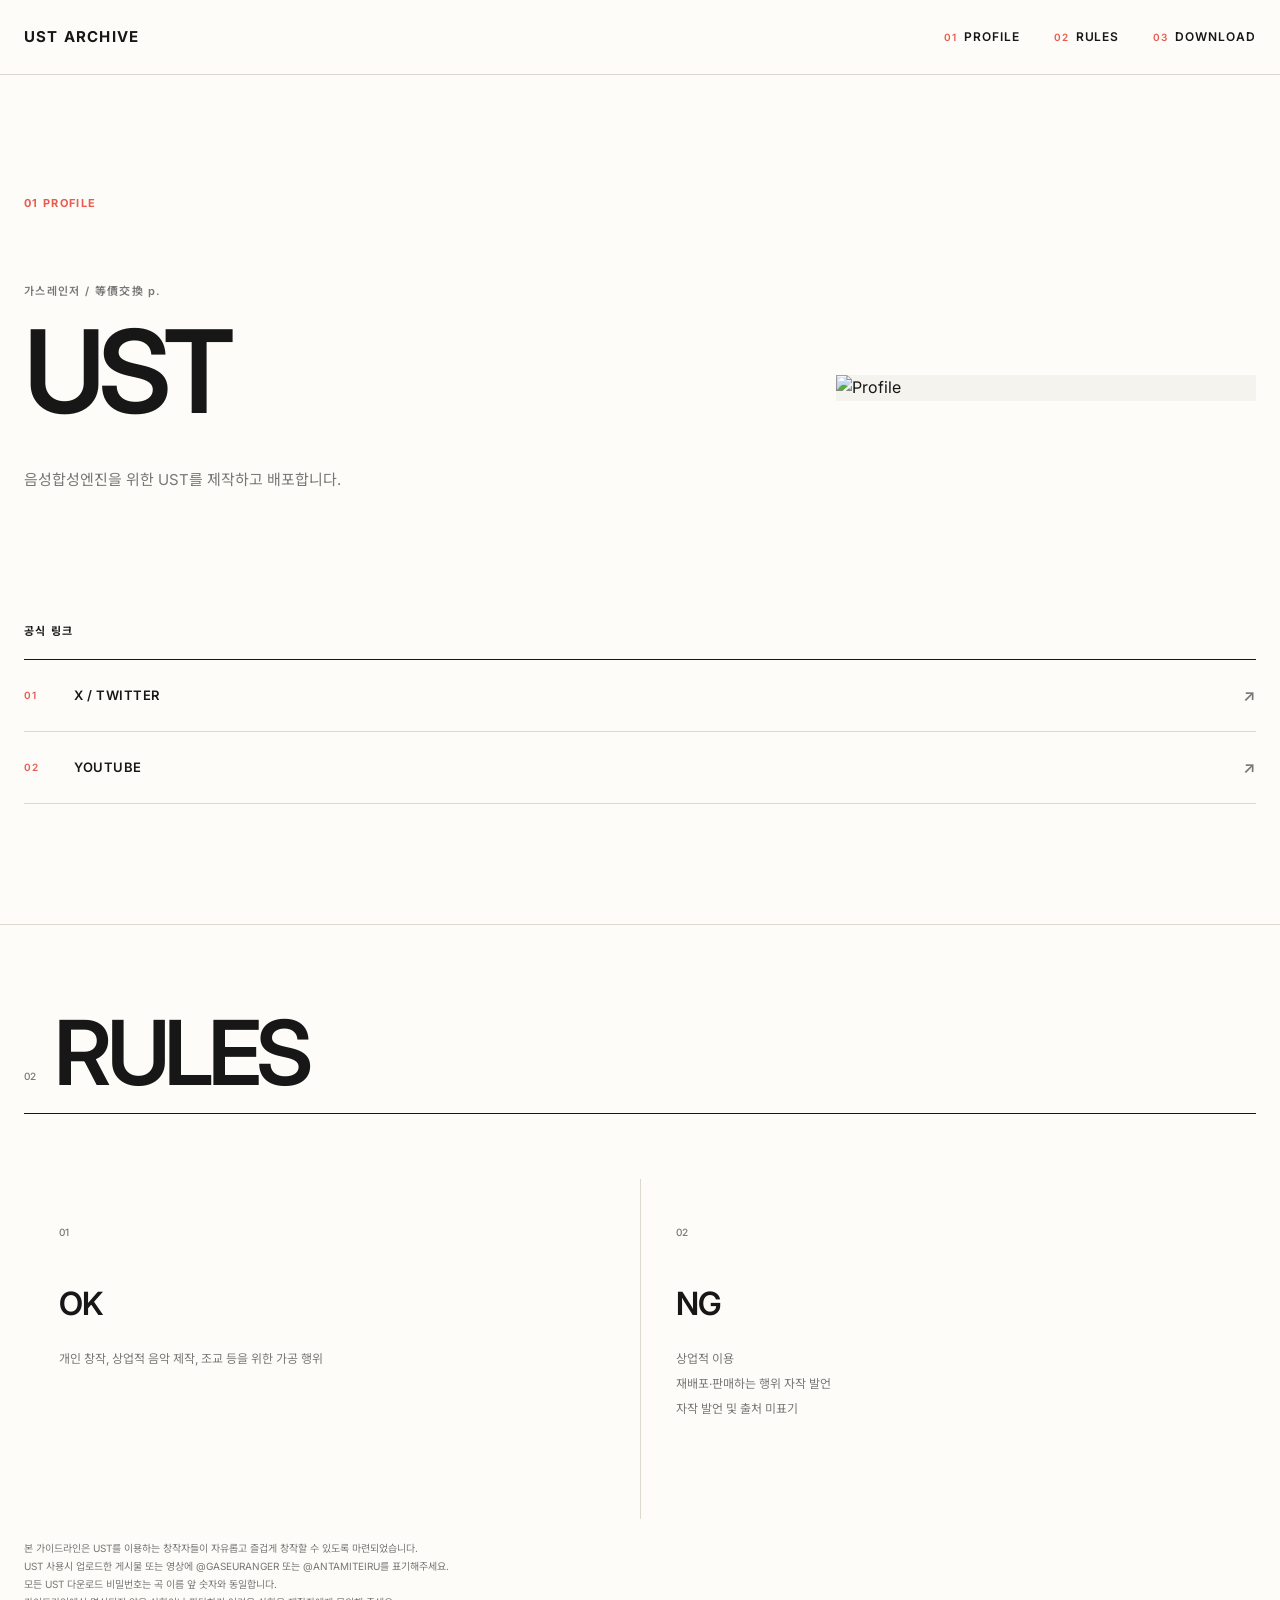
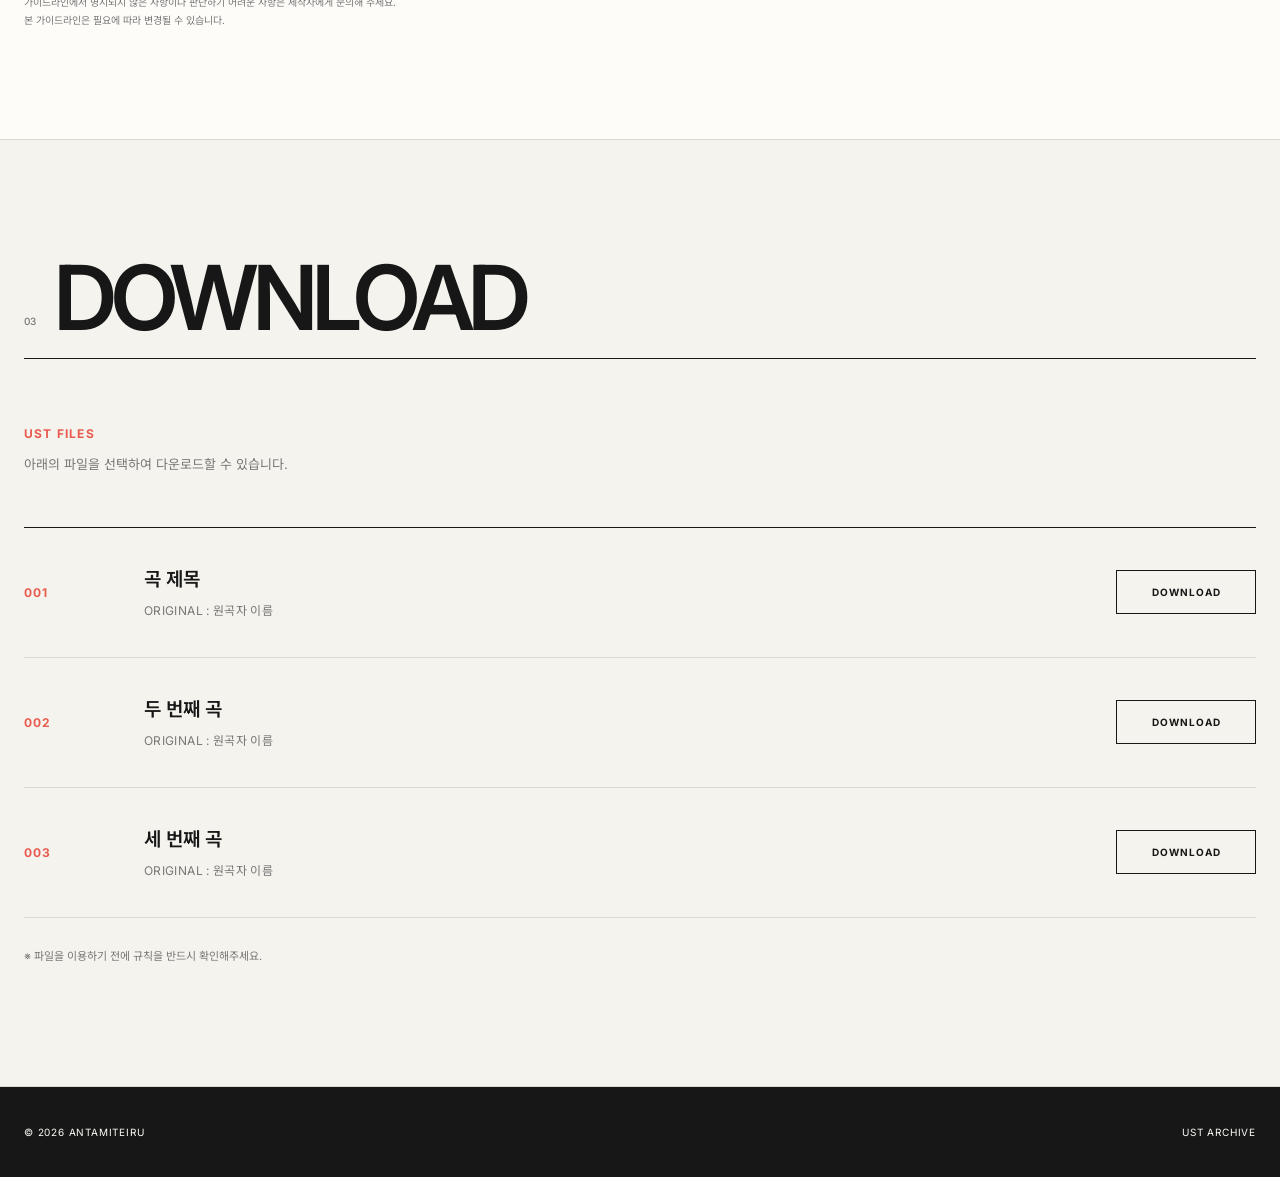
==== commit 1e866a15: "Update index.html" ====
--- a/index.html
+++ b/index.html
@@ -54,17 +54,17 @@
 
         <a href="#profile">
           <span>01</span>
-          제작자 프로필
+          PROFILE
         </a>
 
         <a href="#rules">
           <span>02</span>
-          규칙
+          RULES
         </a>
 
         <a href="#files">
           <span>03</span>
-          UST 다운로드
+          DOWNLOAD
         </a>
 
       </nav>
@@ -90,7 +90,7 @@
       <div class="section-inner">
 
         <div class="section-label">
-          01 제작자 프로필
+          01 PROFILE
         </div>
 
 
@@ -106,12 +106,11 @@
             </p>
 
             <h1>
-              UST<br>
-              Archive
+              UST
             </h1>
 
             <p class="profile-description">
-              개인적으로 음성합성엔진을 위한
+              음성합성엔진을 위한
               UST를 제작하고 배포합니다.
             </p>
 
@@ -212,7 +211,7 @@
           </div>
 
           <h2>
-            규칙
+            RULES
           </h2>
 
         </div>
@@ -333,7 +332,7 @@
           </div>
 
           <h2>
-            UST 다운로드
+            DOWNLOAD
           </h2>
 
         </div>
@@ -343,7 +342,7 @@
         <div class="files-intro">
 
           <p>
-            UST 파
+            UST FILES
           </p>
 
           <span>
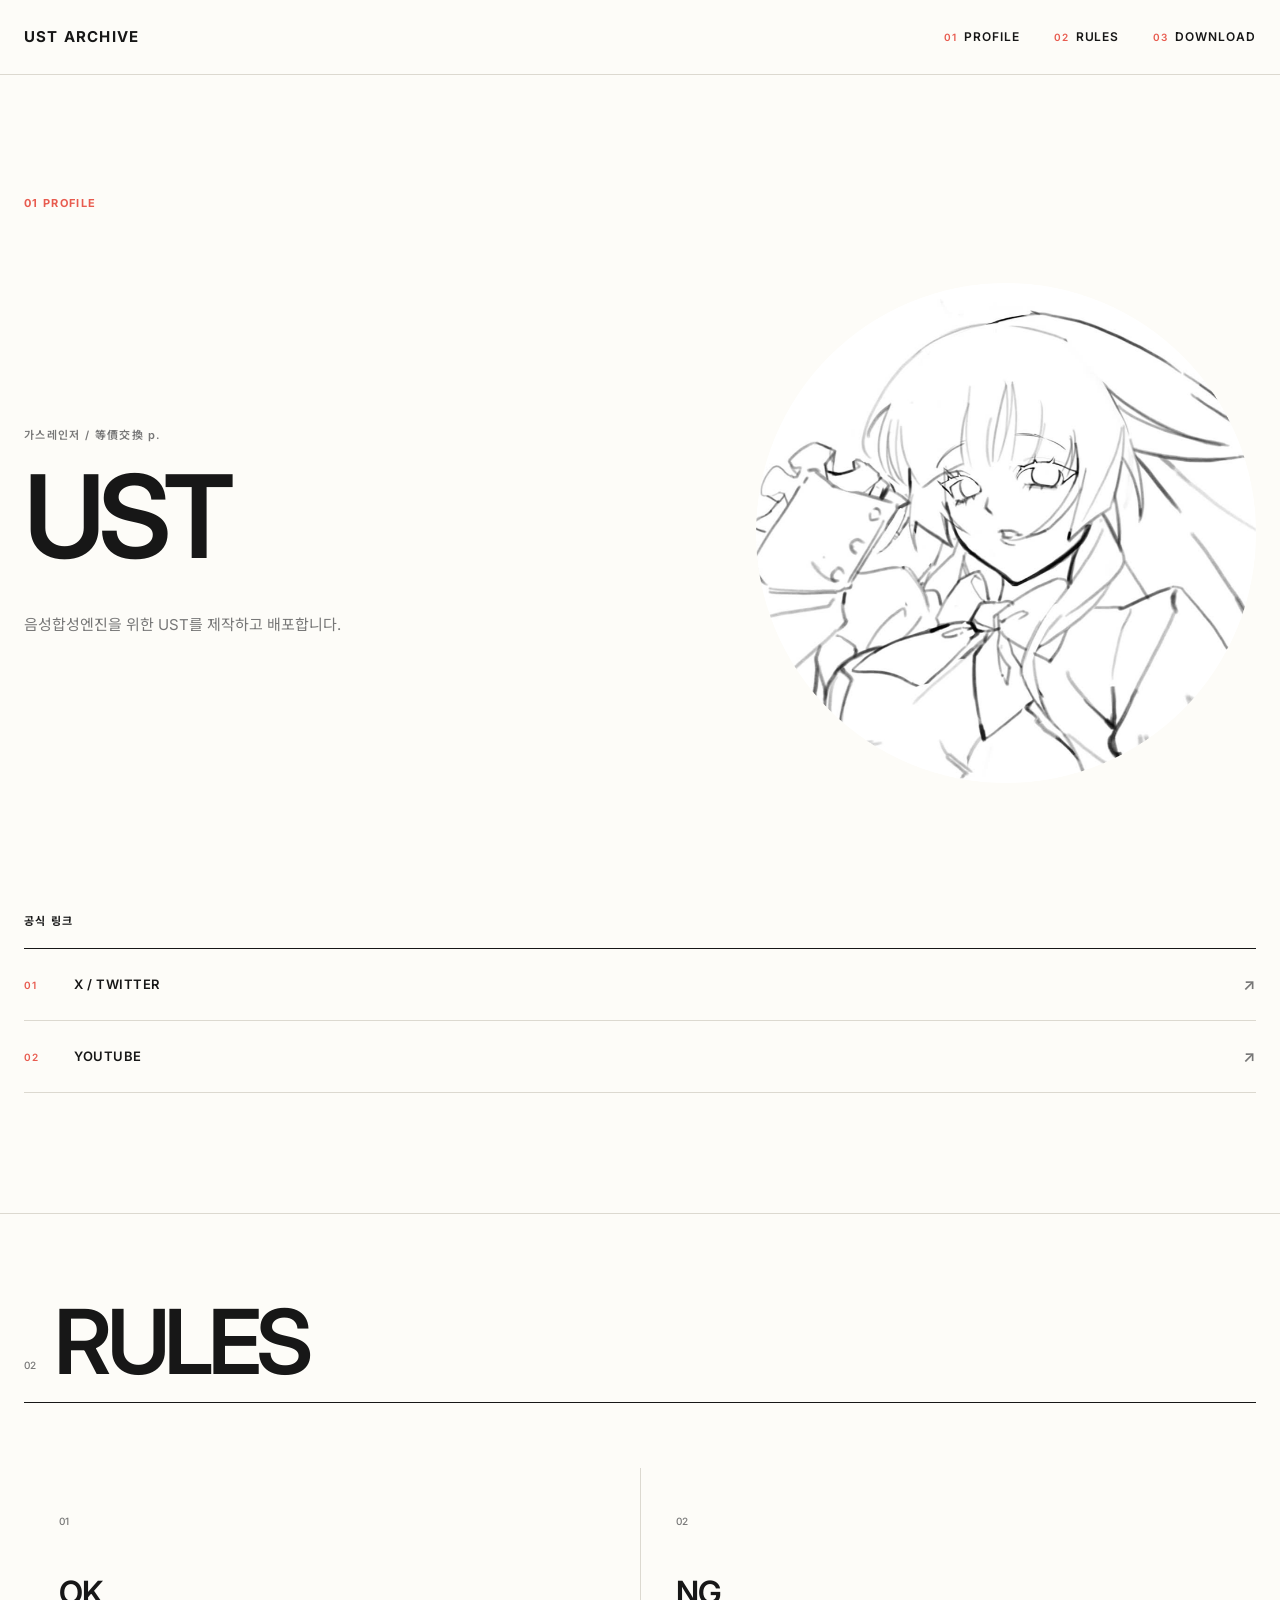
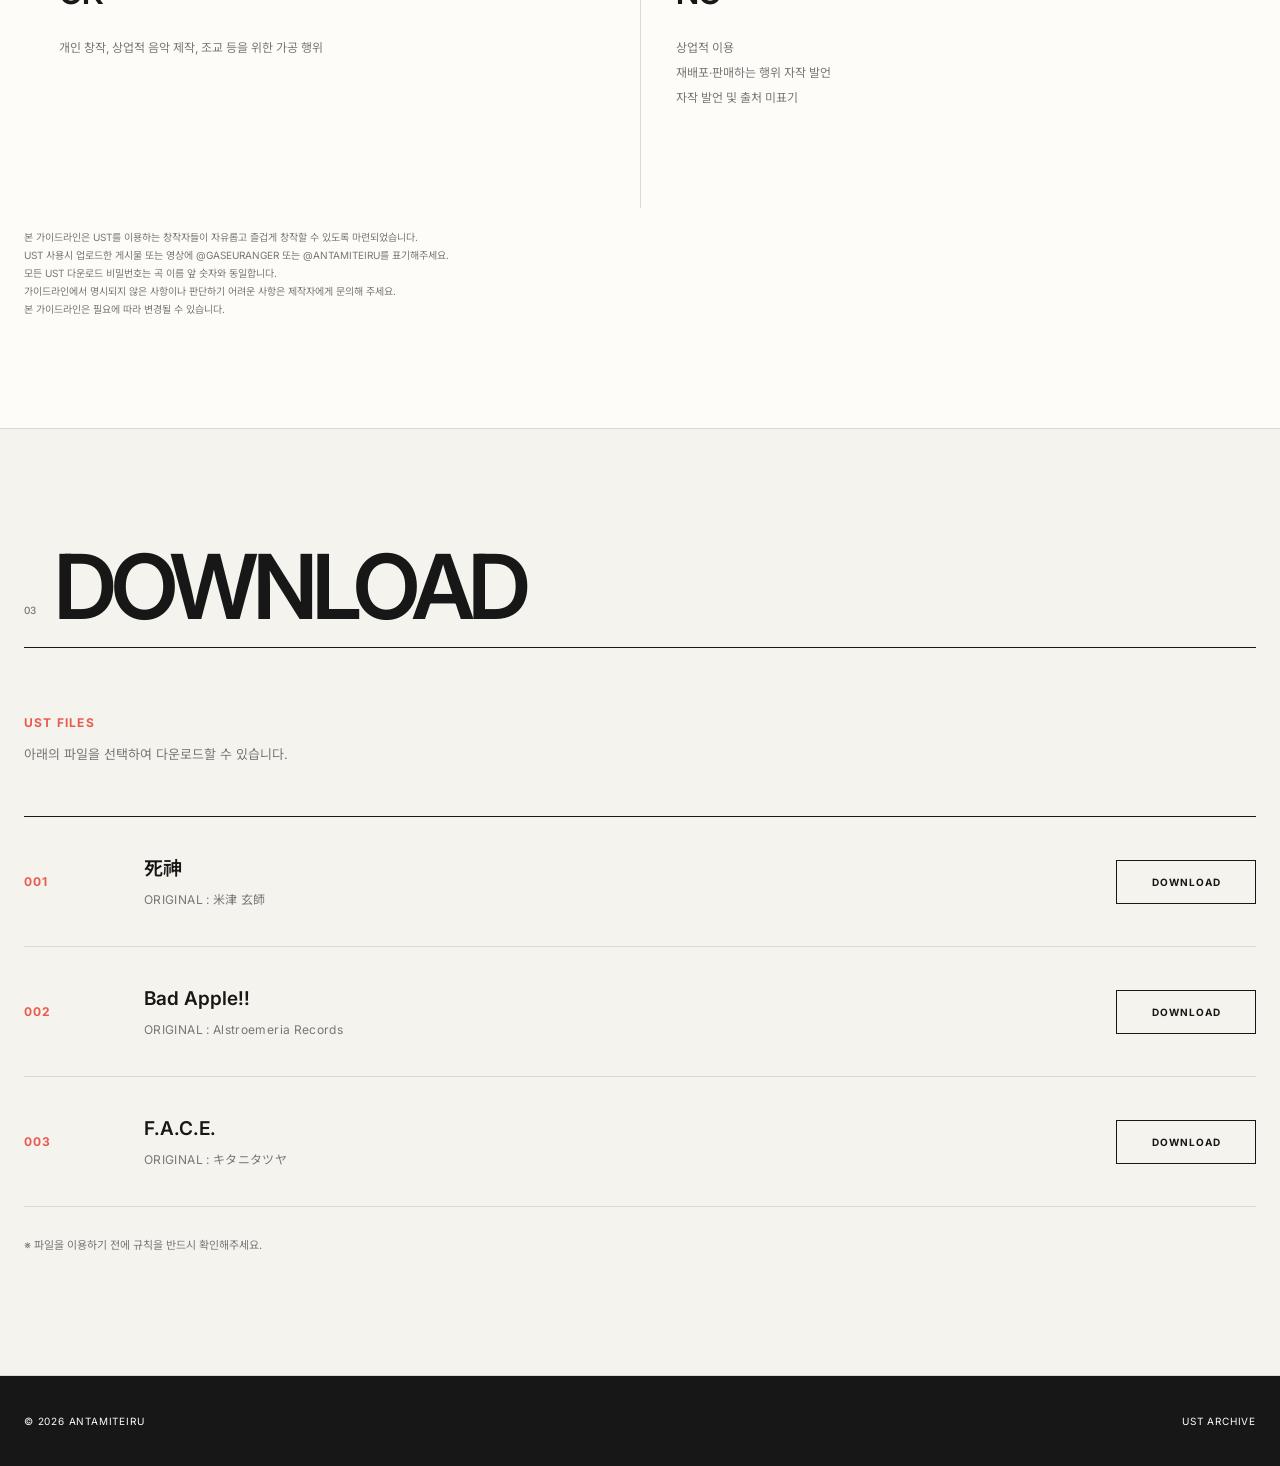
==== commit 2c2f7f04: "Update index.html" ====
--- a/index.html
+++ b/index.html
@@ -372,11 +372,11 @@
             <div class="file-main">
 
               <h3>
-                곡 제목
+                死神
               </h3>
 
               <p class="file-original">
-                ORIGINAL : 원곡자 이름
+                ORIGINAL : 米津 玄師
               </p>
 
             </div>
@@ -410,11 +410,11 @@
             <div class="file-main">
 
               <h3>
-                두 번째 곡
+                Bad Apple!!
               </h3>
 
               <p class="file-original">
-                ORIGINAL : 원곡자 이름
+                ORIGINAL : Alstroemeria Records
               </p>
 
             </div>
@@ -448,11 +448,11 @@
             <div class="file-main">
 
               <h3>
-                세 번째 곡
+                F.A.C.E.
               </h3>
 
               <p class="file-original">
-                ORIGINAL : 원곡자 이름
+                ORIGINAL : キタニタツヤ
               </p>
 
             </div>
--- a/css/style.css
+++ b/css/style.css
@@ -1,6 +1,10 @@
 /* ========================================
    RESET
 ======================================== */
+::selection {
+  background: #E85B4F;
+  color: #FFFFFF;
+}
 
 * {
   box-sizing: border-box;
@@ -218,7 +222,7 @@
   display: grid;
 
   grid-template-columns:
-    1fr 420px;
+    1fr 500px;
 
   gap: 100px;
 
@@ -271,7 +275,7 @@
   width: 100%;
 
   background:
-    var(--paper);
+    var(--ivory);
 
   overflow: hidden;
 }
